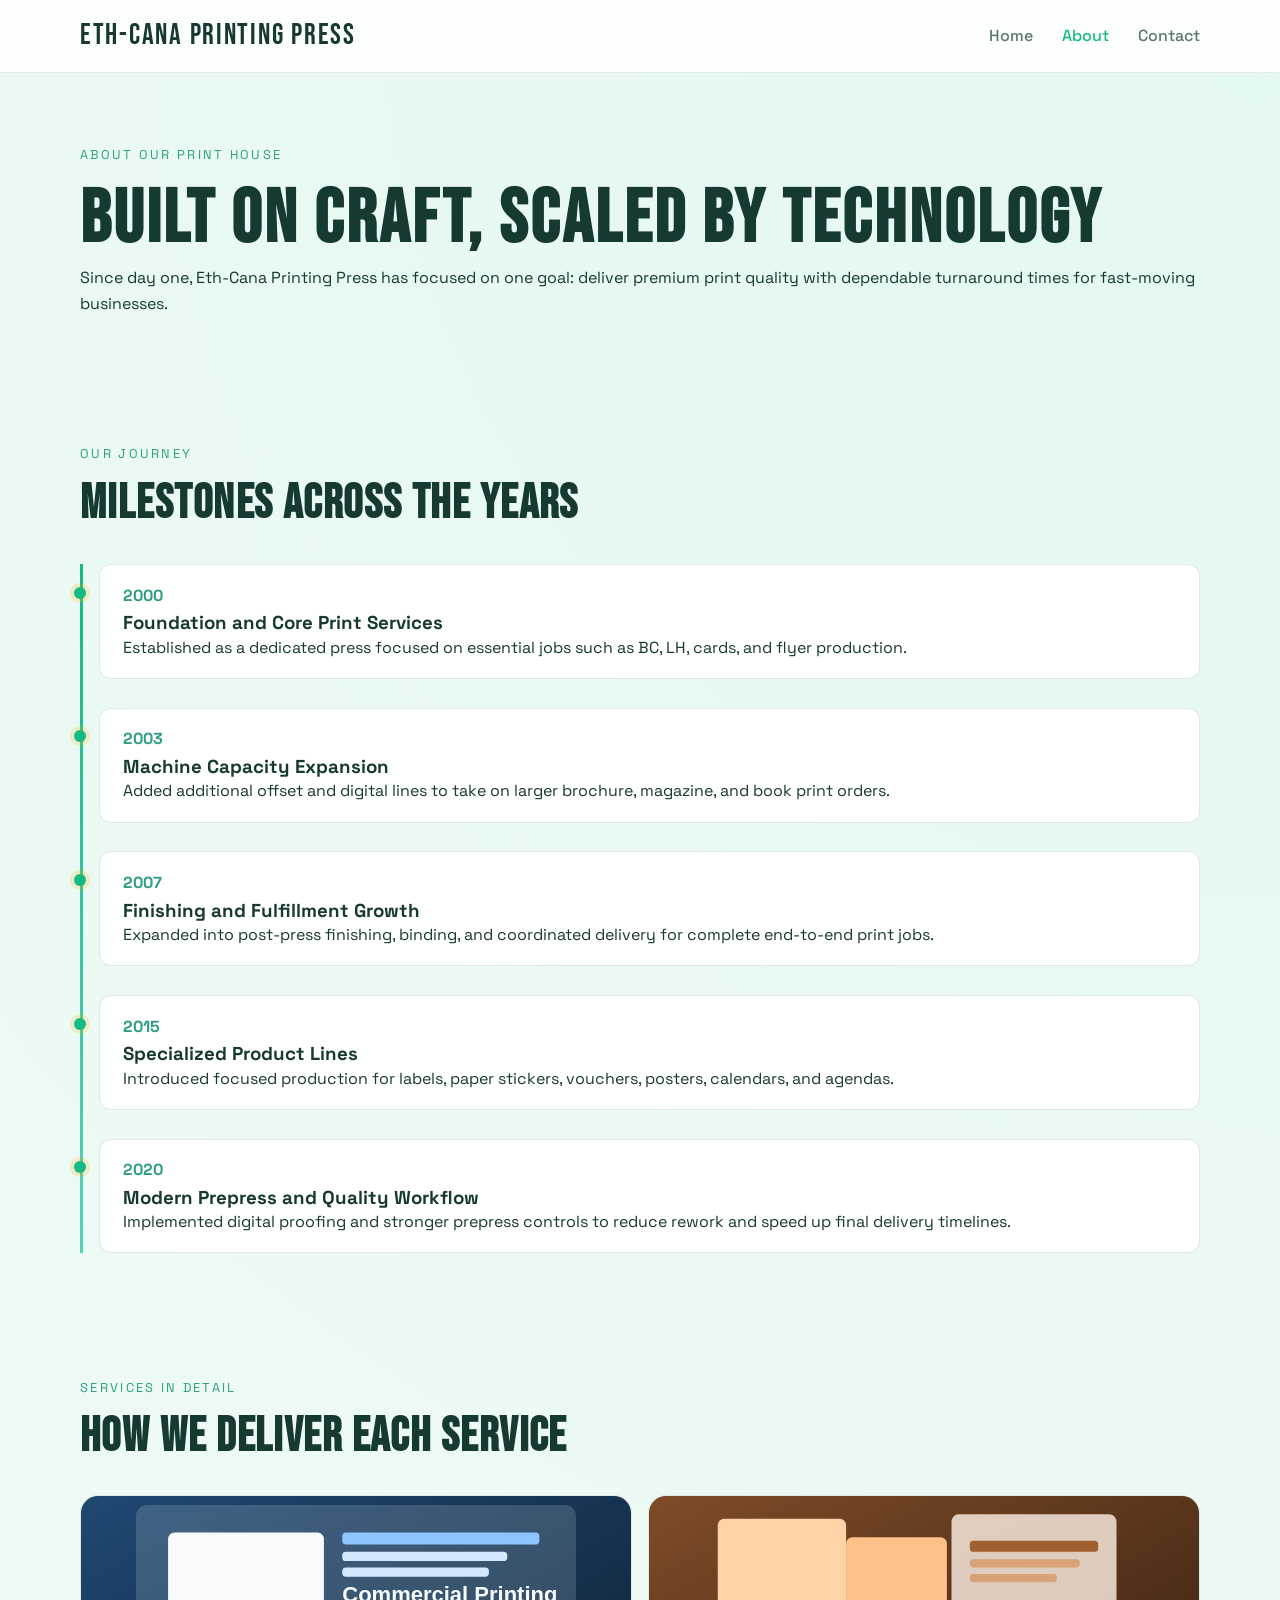
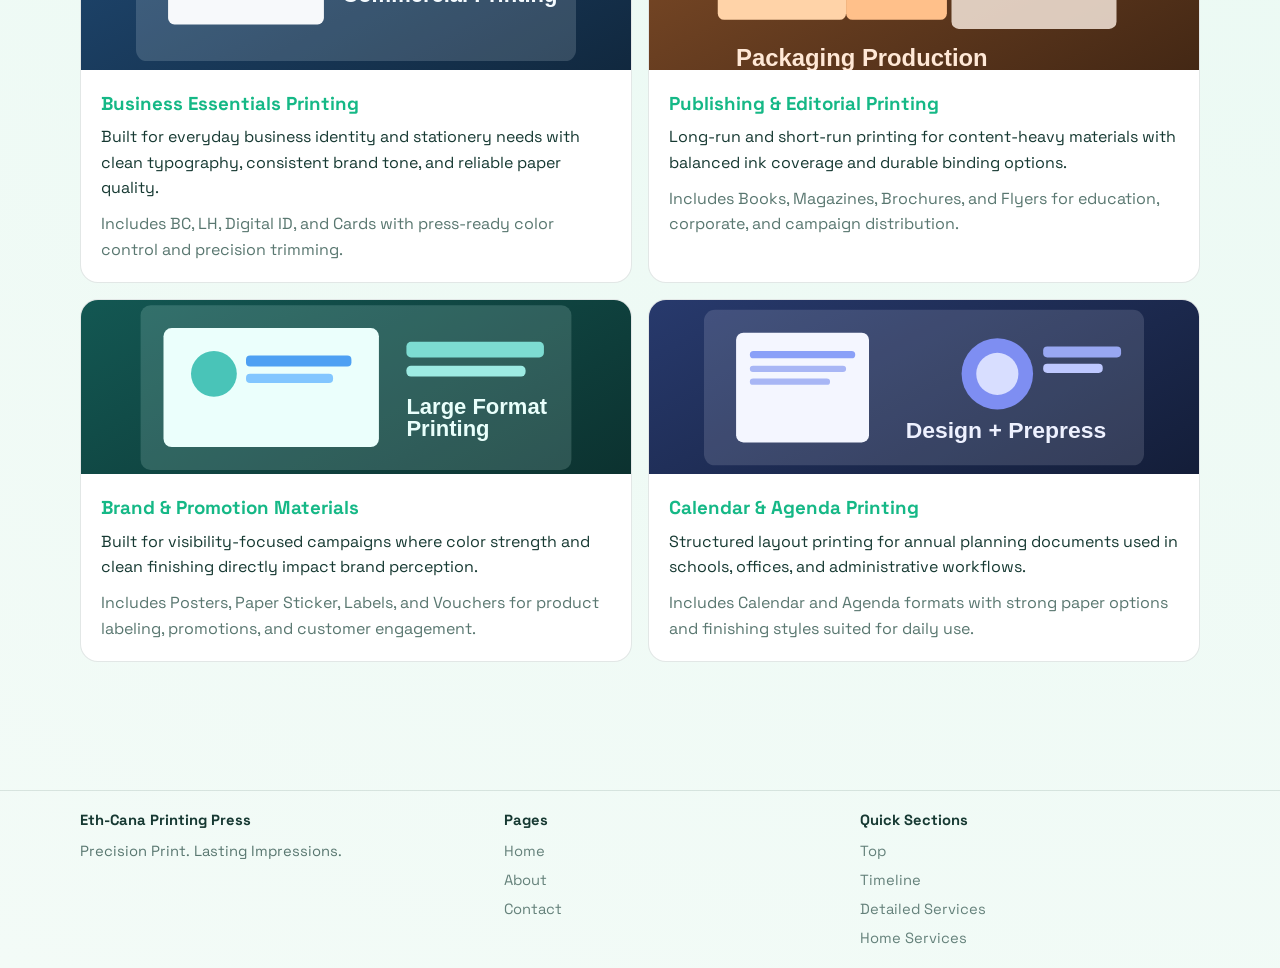
==== about.html @ 2c163d2f "site deployed" ====
<!doctype html>
<html lang="en">
  <head>
    <meta charset="UTF-8" />
    <meta name="viewport" content="width=device-width, initial-scale=1.0" />
    <title>About | Eth-Cana Printing Press</title>
    <link rel="icon" type="image/svg+xml" href="assets/logos/clean_logo_3_1.svg" />
    <link rel="preconnect" href="https://fonts.googleapis.com" />
    <link rel="preconnect" href="https://fonts.gstatic.com" crossorigin />
    <link
      href="https://fonts.googleapis.com/css2?family=Space+Grotesk:wght@400;500;700&family=Bebas+Neue&display=swap"
      rel="stylesheet"
    />
    <link rel="stylesheet" href="styles.css" />
  </head>
  <body>
    <header class="site-header">
      <nav class="nav container">
        <a class="logo" href="index.html">Eth-Cana Printing Press</a>
        <button
          class="menu-toggle"
          aria-label="Toggle navigation"
          aria-expanded="false"
        >
          &#9776;
        </button>
        <ul class="nav-links">
          <li><a href="index.html">Home</a></li>
          <li><a href="about.html" class="active">About</a></li>
          <li><a href="contact.html">Contact</a></li>
        </ul>
      </nav>
    </header>

    <main>
      <section class="page-hero" id="about-top">
        <div class="container">
          <p class="eyebrow">ABOUT OUR PRINT HOUSE</p>
          <h1>Built On Craft, Scaled By Technology</h1>
          <p>
            Since day one, Eth-Cana Printing Press has focused on one goal:
            deliver premium print quality with dependable turnaround times for
            fast-moving businesses.
          </p>
        </div>
      </section>

      <section class="timeline-section section" id="timeline">
        <div class="container">
          <div class="section-head">
            <p class="eyebrow">OUR JOURNEY</p>
            <h2>Milestones Across the Years</h2>
          </div>

          <div class="timeline">
            <article class="timeline-item">
              <span class="time">2000</span>
              <h3>Foundation and Core Print Services</h3>
              <p>
                Established as a dedicated press focused on essential jobs such
                as BC, LH, cards, and flyer production.
              </p>
            </article>
            <article class="timeline-item">
              <span class="time">2003</span>
              <h3>Machine Capacity Expansion</h3>
              <p>
                Added additional offset and digital lines to take on larger
                brochure, magazine, and book print orders.
              </p>
            </article>
            <article class="timeline-item">
              <span class="time">2007</span>
              <h3>Finishing and Fulfillment Growth</h3>
              <p>
                Expanded into post-press finishing, binding, and coordinated
                delivery for complete end-to-end print jobs.
              </p>
            </article>
            <article class="timeline-item">
              <span class="time">2015</span>
              <h3>Specialized Product Lines</h3>
              <p>
                Introduced focused production for labels, paper stickers,
                vouchers, posters, calendars, and agendas.
              </p>
            </article>
            <article class="timeline-item">
              <span class="time">2020</span>
              <h3>Modern Prepress and Quality Workflow</h3>
              <p>
                Implemented digital proofing and stronger prepress controls to
                reduce rework and speed up final delivery timelines.
              </p>
            </article>
          </div>
        </div>
      </section>

      <section class="services-detail section" id="service-details">
        <div class="container">
          <div class="section-head">
            <p class="eyebrow">SERVICES IN DETAIL</p>
            <h2>How We Deliver Each Service</h2>
          </div>
          <div class="service-detail-grid">
            <article class="service-detail-card">
              <img
                src="assets/services/commercial-printing.svg"
                alt="Business essentials printing process"
                class="service-detail-image"
                loading="lazy"
              />
              <h3>Business Essentials Printing</h3>
              <p>
                Built for everyday business identity and stationery needs with
                clean typography, consistent brand tone, and reliable paper
                quality.
              </p>
              <p>
                Includes BC, LH, Digital ID, and Cards with press-ready color
                control and precision trimming.
              </p>
            </article>
            <article class="service-detail-card">
              <img
                src="assets/services/packaging-production.svg"
                alt="Publishing and editorial printing process"
                class="service-detail-image"
                loading="lazy"
              />
              <h3>Publishing & Editorial Printing</h3>
              <p>
                Long-run and short-run printing for content-heavy materials with
                balanced ink coverage and durable binding options.
              </p>
              <p>
                Includes Books, Magazines, Brochures, and Flyers for education,
                corporate, and campaign distribution.
              </p>
            </article>
            <article class="service-detail-card">
              <img
                src="assets/services/large-format-printing.svg"
                alt="Brand and promotion printing process"
                class="service-detail-image"
                loading="lazy"
              />
              <h3>Brand & Promotion Materials</h3>
              <p>
                Built for visibility-focused campaigns where color strength and
                clean finishing directly impact brand perception.
              </p>
              <p>
                Includes Posters, Paper Sticker, Labels, and Vouchers for
                product labeling, promotions, and customer engagement.
              </p>
            </article>
            <article class="service-detail-card">
              <img
                src="assets/services/design-prepress.svg"
                alt="Calendar and agenda printing process"
                class="service-detail-image"
                loading="lazy"
              />
              <h3>Calendar & Agenda Printing</h3>
              <p>
                Structured layout printing for annual planning documents used in
                schools, offices, and administrative workflows.
              </p>
              <p>
                Includes Calendar and Agenda formats with strong paper options
                and finishing styles suited for daily use.
              </p>
            </article>
          </div>
        </div>
      </section>
    </main>

    <footer class="site-footer">
      <div class="container footer-grid">
        <div class="footer-col">
          <p class="footer-title">Eth-Cana Printing Press</p>
          <p>Precision Print. Lasting Impressions.</p>
        </div>
        <div class="footer-col">
          <p class="footer-title">Pages</p>
          <div class="footer-links">
            <a href="index.html">Home</a>
            <a href="about.html">About</a>
            <a href="contact.html">Contact</a>
          </div>
        </div>
        <div class="footer-col">
          <p class="footer-title">Quick Sections</p>
          <div class="footer-links">
            <a href="#about-top">Top</a>
            <a href="#timeline">Timeline</a>
            <a href="#service-details">Detailed Services</a>
            <a href="index.html#services">Home Services</a>
          </div>
        </div>
      </div>
    </footer>

    <script src="script.js"></script>
  </body>
</html>
---- styles.css ----
:root {
  --bg: #f3fbf7;
  --bg-alt: #e4f5ed;
  --paper: #ffffff;
  --accent: #15b886;
  --accent-alt: #57d0ba;
  --text: #163932;
  --muted: #597770;
  --white: #ffffff;
  --card: #ffffff;
  --shadow: 0 12px 28px rgba(22, 57, 50, 0.14);
  --radius: 18px;
}

* {
  box-sizing: border-box;
  margin: 0;
  padding: 0;
}

body {
  font-family: "Space Grotesk", sans-serif;
  background: radial-gradient(circle at top right, #e3f8f0, var(--bg));
  color: var(--text);
  line-height: 1.6;
}

a {
  color: inherit;
  text-decoration: none;
}

.container {
  width: min(1120px, 92vw);
  margin: 0 auto;
}

.section {
  padding: 5rem 0;
}

.eyebrow {
  font-size: 0.8rem;
  letter-spacing: 0.18em;
  text-transform: uppercase;
  color: #2d9f82;
  margin-bottom: 0.6rem;
}

h1,
h2,
h3 {
  line-height: 1.2;
}

h1 {
  font-family: "Bebas Neue", sans-serif;
  font-size: clamp(2.5rem, 6vw, 4.7rem);
  letter-spacing: 0.04em;
}

h2 {
  font-family: "Bebas Neue", sans-serif;
  font-size: clamp(2rem, 4vw, 3rem);
  letter-spacing: 0.03em;
}

.site-header {
  position: sticky;
  top: 0;
  z-index: 100;
  backdrop-filter: blur(10px);
  background: rgba(255, 255, 255, 0.86);
  border-bottom: 1px solid rgba(22, 57, 50, 0.1);
}

.nav {
  min-height: 72px;
  display: flex;
  align-items: center;
  justify-content: space-between;
}

.logo {
  font-family: "Bebas Neue", sans-serif;
  font-size: 1.8rem;
  letter-spacing: 0.06em;
}

.nav-links {
  display: flex;
  list-style: none;
  gap: 1.8rem;
}

.nav-links a {
  font-weight: 500;
  color: var(--muted);
  opacity: 1;
}

.nav-links a.active,
.nav-links a:hover {
  color: var(--accent);
}

.menu-toggle {
  display: none;
  background: transparent;
  border: none;
  color: var(--text);
  font-size: 1.5rem;
}

.hero,
.page-hero {
  padding: 4.5rem 0 3rem;
}

.hero-grid {
  display: grid;
  grid-template-columns: 1.1fr 0.9fr;
  align-items: center;
  gap: 2rem;
}

.hero-text p {
  color: var(--muted);
  margin-top: 1.2rem;
  max-width: 58ch;
}

.btn {
  display: inline-block;
  margin-top: 1.4rem;
  background: linear-gradient(120deg, var(--accent), var(--accent-alt));
  color: #ffffff;
  font-weight: 700;
  padding: 0.85rem 1.25rem;
  border-radius: 10px;
  border: none;
  cursor: pointer;
  transition: transform 0.25s ease, filter 0.25s ease;
}

.btn:hover {
  transform: translateY(-2px);
  filter: brightness(1.05);
}

.hero-art {
  position: relative;
  height: 360px;
}

.ink-card {
  position: absolute;
  border-radius: var(--radius);
  box-shadow: var(--shadow);
  background-size: cover;
  background-position: center;
}

.ink-a {
  width: 62%;
  height: 70%;
  right: 0;
  top: 0;
  background: linear-gradient(160deg, #ffbe7d, #ff9f88);
}

.ink-b {
  width: 58%;
  height: 58%;
  left: 0;
  bottom: 10%;
  background: linear-gradient(160deg, #4edfc0, #6db7ff);
}

.ink-c {
  width: 44%;
  height: 36%;
  right: 18%;
  bottom: 0;
  background: var(--paper);
  border: 1px solid rgba(22, 57, 50, 0.08);
}

.section-head {
  margin-bottom: 1.8rem;
}

.service-grid {
  display: grid;
  grid-template-columns: repeat(4, minmax(0, 1fr));
  gap: 1rem;
}

.service-card {
  position: relative;
  isolation: isolate;
  background: rgba(255, 255, 255, 0.98);
  color: var(--text);
  border-radius: var(--radius);
  padding: 1.15rem;
  border: 1px solid rgba(22, 57, 50, 0.12);
  box-shadow: var(--shadow);
  overflow: hidden;
  transition: transform 0.35s ease, box-shadow 0.35s ease, border-color 0.35s ease;
}

.service-card::before {
  content: "";
  position: absolute;
  inset: auto -30% -45% auto;
  width: 220px;
  height: 220px;
  border-radius: 50%;
  background: radial-gradient(circle, rgba(87, 208, 186, 0.34) 0%, rgba(87, 208, 186, 0) 68%);
  opacity: 0;
  transform: scale(0.7);
  transition: opacity 0.35s ease, transform 0.35s ease;
  z-index: 0;
}

.service-card::after {
  content: "";
  position: absolute;
  top: -140%;
  left: -55%;
  width: 45%;
  height: 300%;
  background: linear-gradient(120deg, rgba(255, 255, 255, 0) 0%, rgba(255, 255, 255, 0.72) 50%, rgba(255, 255, 255, 0) 100%);
  transform: translateX(-120%) rotate(14deg);
  transition: transform 0.7s ease;
  pointer-events: none;
  z-index: 2;
}

.service-card > * {
  position: relative;
  z-index: 1;
}

.service-image {
  width: calc(100% + 2.3rem);
  margin: -1.15rem -1.15rem 0.85rem -1.15rem;
  height: 146px;
  object-fit: cover;
  border-bottom: 1px solid rgba(16, 32, 40, 0.1);
  transition: transform 0.45s ease, filter 0.45s ease;
}

.service-card h3 {
  margin-bottom: 0.55rem;
  transition: color 0.3s ease, transform 0.3s ease;
}

.service-card p {
  color: var(--muted);
  transition: color 0.3s ease;
}

.service-card:hover {
  transform: translateY(-10px);
  border-color: rgba(21, 184, 134, 0.55);
  box-shadow: 0 20px 32px rgba(22, 57, 50, 0.2);
}

.service-card:hover::before {
  opacity: 1;
  transform: scale(1);
}

.service-card:hover::after {
  transform: translateX(330%) rotate(14deg);
}

.service-card:hover .service-image {
  transform: scale(1.08);
  filter: saturate(1.18) contrast(1.06);
}

.service-card:hover h3 {
  color: var(--accent);
  transform: translateX(4px);
}

.service-card:hover p {
  color: #2d5248;
}

.services-detail {
  padding-top: 1rem;
}

.service-detail-grid {
  display: grid;
  grid-template-columns: repeat(2, minmax(0, 1fr));
  gap: 1rem;
}

.service-detail-card {
  background: rgba(255, 255, 255, 0.98);
  border: 1px solid rgba(22, 57, 50, 0.12);
  border-radius: var(--radius);
  padding: 1.25rem;
  overflow: hidden;
}

.service-detail-image {
  width: calc(100% + 2.5rem);
  margin: -1.25rem -1.25rem 0.9rem -1.25rem;
  height: 175px;
  object-fit: cover;
  border-bottom: 1px solid rgba(255, 255, 255, 0.18);
}

.service-detail-card h3 {
  color: var(--accent);
  margin-bottom: 0.55rem;
}

.service-detail-card p + p {
  margin-top: 0.65rem;
  color: var(--muted);
}

.carousel {
  display: grid;
  grid-template-columns: auto 1fr auto;
  gap: 1rem;
  align-items: center;
}

.carousel-track-wrapper {
  overflow: hidden;
}

.carousel-track {
  display: flex;
  gap: 1rem;
  transition: transform 0.45s ease;
}

.client-card {
  min-width: 280px;
  background: rgba(255, 255, 255, 0.95);
  color: var(--text);
  border-radius: var(--radius);
  padding: 0.95rem 0.95rem 1rem;
  text-align: center;
  display: flex;
  flex-direction: column;
  align-items: center;
  justify-content: flex-start;
  gap: 0.55rem;
  box-shadow: var(--shadow);
}

.client-logo-shell {
  width: 100%;
  height: 118px;
  border-radius: 12px;
  overflow: hidden;
  display: grid;
  place-items: center;
  background: transparent;
  padding: 0.45rem 0.65rem;
}

.client-logo {
  width: 100%;
  height: 100%;
  object-fit: contain;
  transform: scale(1);
  filter: grayscale(100%);
  opacity: 0.94;
  transition: filter 0.25s ease, opacity 0.25s ease, transform 0.25s ease;
}

.client-card:hover .client-logo {
  filter: grayscale(0%);
  opacity: 1;
  transform: scale(1.06);
}

.logo-cip {
  transform: translateX(14%) scale(1);
  object-position: center center;
  transform-origin: center center;
}

.client-card:hover .logo-cip {
  transform: translateX(15%) scale(1.04);
}

.logo-crda {
  transform: translateX(14%) scale(1);
  object-position: center center;
  transform-origin: center center;
}

.client-card:hover .logo-crda {
  transform: translateX(15%) scale(1.04);
}

.logo-operation-smile {
  transform: translate(9%, 6%) scale(1.24);
  object-position: center center;
  transform-origin: center center;
}

.client-card:hover .logo-operation-smile {
  transform: translate(10%, 7%) scale(1.3);
}

.client-name {
  font-size: 0.9rem;
  color: #2f444d;
  font-weight: 700;
}

.carousel-btn,
.t-btn {
  border: 1px solid rgba(22, 57, 50, 0.2);
  background: rgba(255, 255, 255, 0.95);
  color: var(--text);
  padding: 0.55rem 0.75rem;
  border-radius: 8px;
  cursor: pointer;
}

.arrow-btn {
  width: 44px;
  height: 44px;
  border-radius: 50%;
  display: inline-grid;
  place-items: center;
  font-size: 1.2rem;
  font-weight: 700;
  padding: 0;
}

.testimonial-slider {
  background: rgba(255, 255, 255, 0.96);
  border: 1px solid rgba(22, 57, 50, 0.12);
  border-radius: var(--radius);
  padding: 1.6rem;
  box-shadow: var(--shadow);
}

.testimonial-track {
  position: relative;
  min-height: 230px;
}

.testimonial {
  position: absolute;
  inset: 0;
  opacity: 0;
  transform: translateX(24px);
  transition: opacity 0.35s ease, transform 0.35s ease;
  pointer-events: none;
}

.testimonial.active {
  opacity: 1;
  transform: translateX(0);
  pointer-events: auto;
}

.testimonial p {
  max-width: 65ch;
  font-size: 1.06rem;
  margin-bottom: 1rem;
}

.testimonial h3 {
  color: var(--accent);
}

.testimonial-controls {
  margin-top: 1rem;
  display: flex;
  align-items: center;
  justify-content: space-between;
  gap: 1rem;
}

.dots {
  display: flex;
  gap: 0.45rem;
}

.dot {
  width: 12px;
  height: 12px;
  border-radius: 50%;
  border: none;
  background: rgba(22, 57, 50, 0.25);
  cursor: pointer;
}

.dot.active {
  background: var(--accent);
}

.timeline {
  position: relative;
  margin-top: 2rem;
  padding-left: 1.2rem;
}

.timeline::before {
  content: "";
  position: absolute;
  left: 0;
  top: 0;
  bottom: 0;
  width: 3px;
  background: linear-gradient(var(--accent), var(--accent-alt));
}

.timeline-item {
  position: relative;
  margin-bottom: 1.8rem;
  padding: 1.1rem 1rem 1.1rem 1.4rem;
  background: rgba(255, 255, 255, 0.97);
  border-radius: 12px;
  border: 1px solid rgba(22, 57, 50, 0.12);
  transition: transform 0.25s ease, background 0.25s ease, border-color 0.25s ease, box-shadow 0.25s ease;
}

.timeline-item::before {
  content: "";
  position: absolute;
  left: -1.63rem;
  top: 1.35rem;
  width: 12px;
  height: 12px;
  border-radius: 50%;
  background: var(--accent);
  box-shadow: 0 0 0 4px rgba(242, 169, 0, 0.2);
  transition: transform 0.25s ease, box-shadow 0.25s ease, background 0.25s ease;
}

.timeline-item:hover,
.timeline-item:focus-within {
  transform: translateX(8px);
  background: #f4fffa;
  border-color: rgba(21, 184, 134, 0.62);
  box-shadow: 0 12px 28px rgba(22, 57, 50, 0.16);
}

.timeline-item:hover::before,
.timeline-item:focus-within::before {
  transform: scale(1.25);
  background: #ffca58;
  box-shadow: 0 0 0 6px rgba(242, 169, 0, 0.28), 0 0 18px rgba(255, 202, 88, 0.45);
}

.time {
  display: inline-block;
  font-weight: 700;
  color: #2c9d81;
  margin-bottom: 0.25rem;
  transition: letter-spacing 0.25s ease, color 0.25s ease;
}

.timeline-item:hover .time,
.timeline-item:focus-within .time {
  letter-spacing: 0.04em;
  color: #1e8269;
}

.contact-grid {
  display: grid;
  grid-template-columns: 0.9fr 1.1fr;
  gap: 1.5rem;
}

.contact-links,
.contact-form {
  background: rgba(255, 255, 255, 0.98);
  border: 1px solid rgba(22, 57, 50, 0.12);
  border-radius: var(--radius);
  padding: 1.4rem;
}

.contact-links h2,
.contact-form h2 {
  margin-bottom: 0.9rem;
}

.contact-link {
  display: flex;
  align-items: center;
  gap: 0.7rem;
  padding: 0.72rem 0.8rem;
  border-radius: 10px;
  transition: background 0.25s ease;
}

.contact-link:hover {
  background: #f1fbf6;
}

.icon {
  width: 34px;
  height: 34px;
  border-radius: 50%;
  display: inline-grid;
  place-items: center;
  background: #e6f7ef;
  color: #1b8068;
  font-weight: 700;
}

.contact-form {
  display: flex;
  flex-direction: column;
  gap: 0.55rem;
}

.contact-form input,
.contact-form textarea,
.contact-form select {
  width: 100%;
  border: 1px solid rgba(22, 57, 50, 0.2);
  background: #fbfffd;
  color: var(--text);
  border-radius: 10px;
  padding: 0.72rem;
  font: inherit;
}

.contact-form option {
  color: var(--text);
}

.site-footer {
  margin-top: 3rem;
  padding: 1.1rem 0;
  border-top: 1px solid rgba(22, 57, 50, 0.12);
}

.footer-grid {
  display: grid;
  grid-template-columns: 1.2fr 1fr 1fr;
  gap: 1rem;
  color: var(--muted);
  font-size: 0.92rem;
}

.footer-col {
  display: flex;
  flex-direction: column;
  gap: 0.45rem;
}

.footer-title {
  color: var(--text);
  font-weight: 700;
}

.footer-links {
  display: flex;
  flex-direction: column;
  gap: 0.35rem;
}

.footer-links a {
  color: var(--muted);
  opacity: 0.92;
}

.footer-links a:hover {
  color: var(--accent);
  opacity: 1;
}

@media (prefers-reduced-motion: reduce) {
  .service-card,
  .service-card::before,
  .service-card::after,
  .service-card h3,
  .service-card p,
  .service-image {
    transition: none;
  }
}

@media (max-width: 900px) {
  .hero-grid,
  .contact-grid {
    grid-template-columns: 1fr;
  }

  .service-grid,
  .service-detail-grid {
    grid-template-columns: repeat(2, minmax(0, 1fr));
  }

  .hero-art {
    height: 290px;
  }

  .carousel {
    grid-template-columns: 1fr;
  }

  .carousel-btn {
    justify-self: start;
  }
}

@media (max-width: 700px) {
  .menu-toggle {
    display: block;
  }

  .nav-links {
    position: absolute;
    right: 4vw;
    top: 72px;
    width: min(220px, 80vw);
    background: #ffffff;
    border: 1px solid rgba(22, 57, 50, 0.12);
    border-radius: 10px;
    padding: 0.85rem;
    display: none;
    flex-direction: column;
    gap: 0.85rem;
  }

  .nav-links.open {
    display: flex;
  }

  .testimonial-controls {
    flex-wrap: wrap;
  }

  .service-grid,
  .service-detail-grid {
    grid-template-columns: 1fr;
  }

  .footer-grid {
    grid-template-columns: 1fr;
  }
}
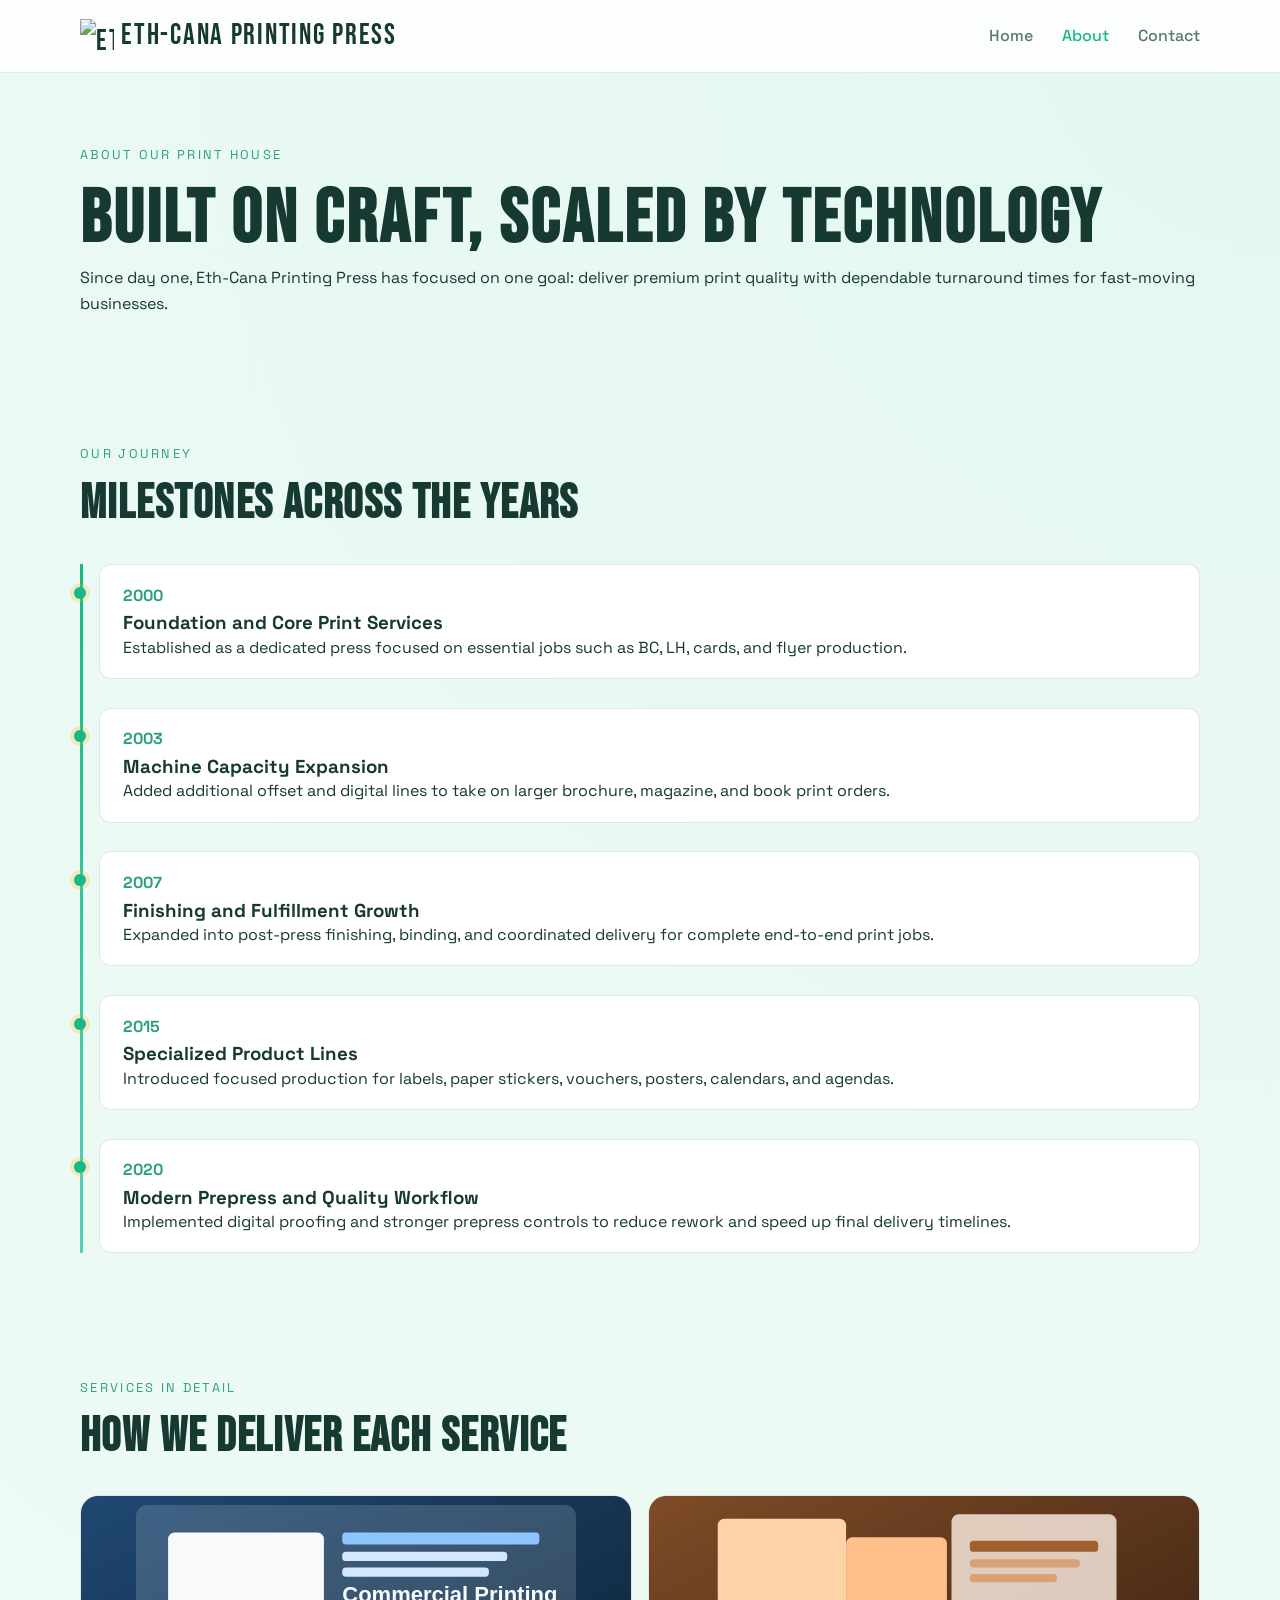
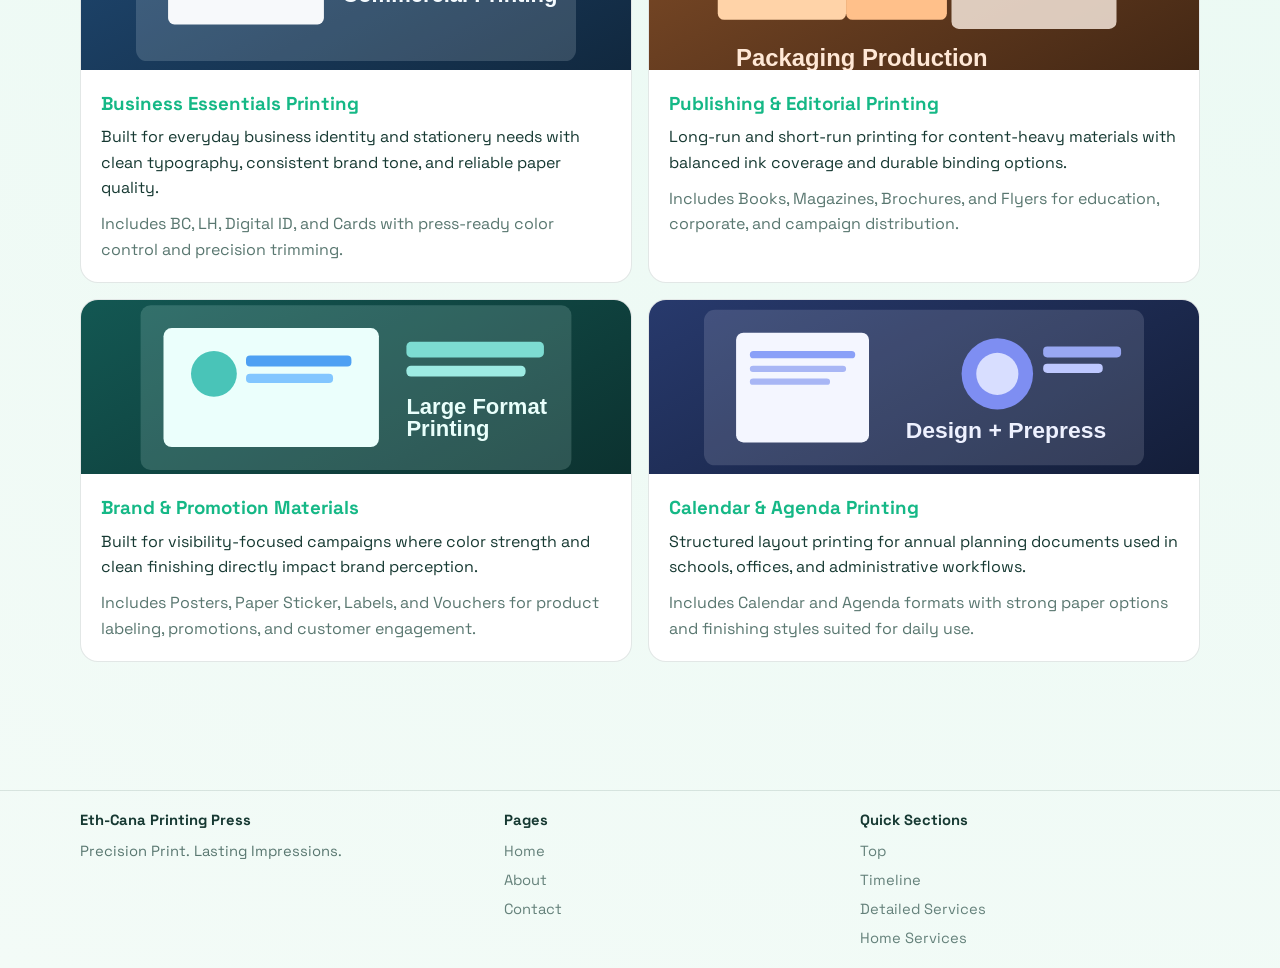
==== commit 9e5cfccc: "logo implemented" ====
--- a/about.html
+++ b/about.html
@@ -4,7 +4,7 @@
     <meta charset="UTF-8" />
     <meta name="viewport" content="width=device-width, initial-scale=1.0" />
     <title>About | Eth-Cana Printing Press</title>
-    <link rel="icon" type="image/svg+xml" href="assets/logos/clean_logo_3_1.svg" />
+    <link rel="icon" href="assets/logos/logoeth.svg" />
     <link rel="preconnect" href="https://fonts.googleapis.com" />
     <link rel="preconnect" href="https://fonts.gstatic.com" crossorigin />
     <link
@@ -16,7 +16,16 @@
   <body>
     <header class="site-header">
       <nav class="nav container">
-        <a class="logo" href="index.html">Eth-Cana Printing Press</a>
+        <a class="logo" href="index.html">
+          <img
+            src="assets/logos/logoeth.svg"
+            alt="Eth-Cana logo"
+            class="logo-mark"
+            width="34"
+            height="34"
+          />
+          <span>Eth-Cana Printing Press</span>
+        </a>
         <button
           class="menu-toggle"
           aria-label="Toggle navigation"
--- a/styles.css
+++ b/styles.css
@@ -82,9 +82,20 @@
 }
 
 .logo {
+  display: inline-flex;
+  align-items: center;
+  gap: 0.45rem;
   font-family: "Bebas Neue", sans-serif;
-  font-size: 1.8rem;
+  font-size: clamp(1.35rem, 2.6vw, 1.8rem);
   letter-spacing: 0.06em;
+  white-space: nowrap;
+}
+
+.logo-mark {
+  width: 34px;
+  height: 34px;
+  object-fit: contain;
+  flex-shrink: 0;
 }
 
 .nav-links {
@@ -448,6 +459,8 @@
   border-radius: var(--radius);
   padding: 1.6rem;
   box-shadow: var(--shadow);
+  max-width: 860px;
+  margin-inline: auto;
 }
 
 .testimonial-track {
@@ -716,6 +729,16 @@
 }
 
 @media (max-width: 700px) {
+  .logo {
+    font-size: 1.35rem;
+    letter-spacing: 0.04em;
+  }
+
+  .logo-mark {
+    width: 28px;
+    height: 28px;
+  }
+
   .menu-toggle {
     display: block;
   }
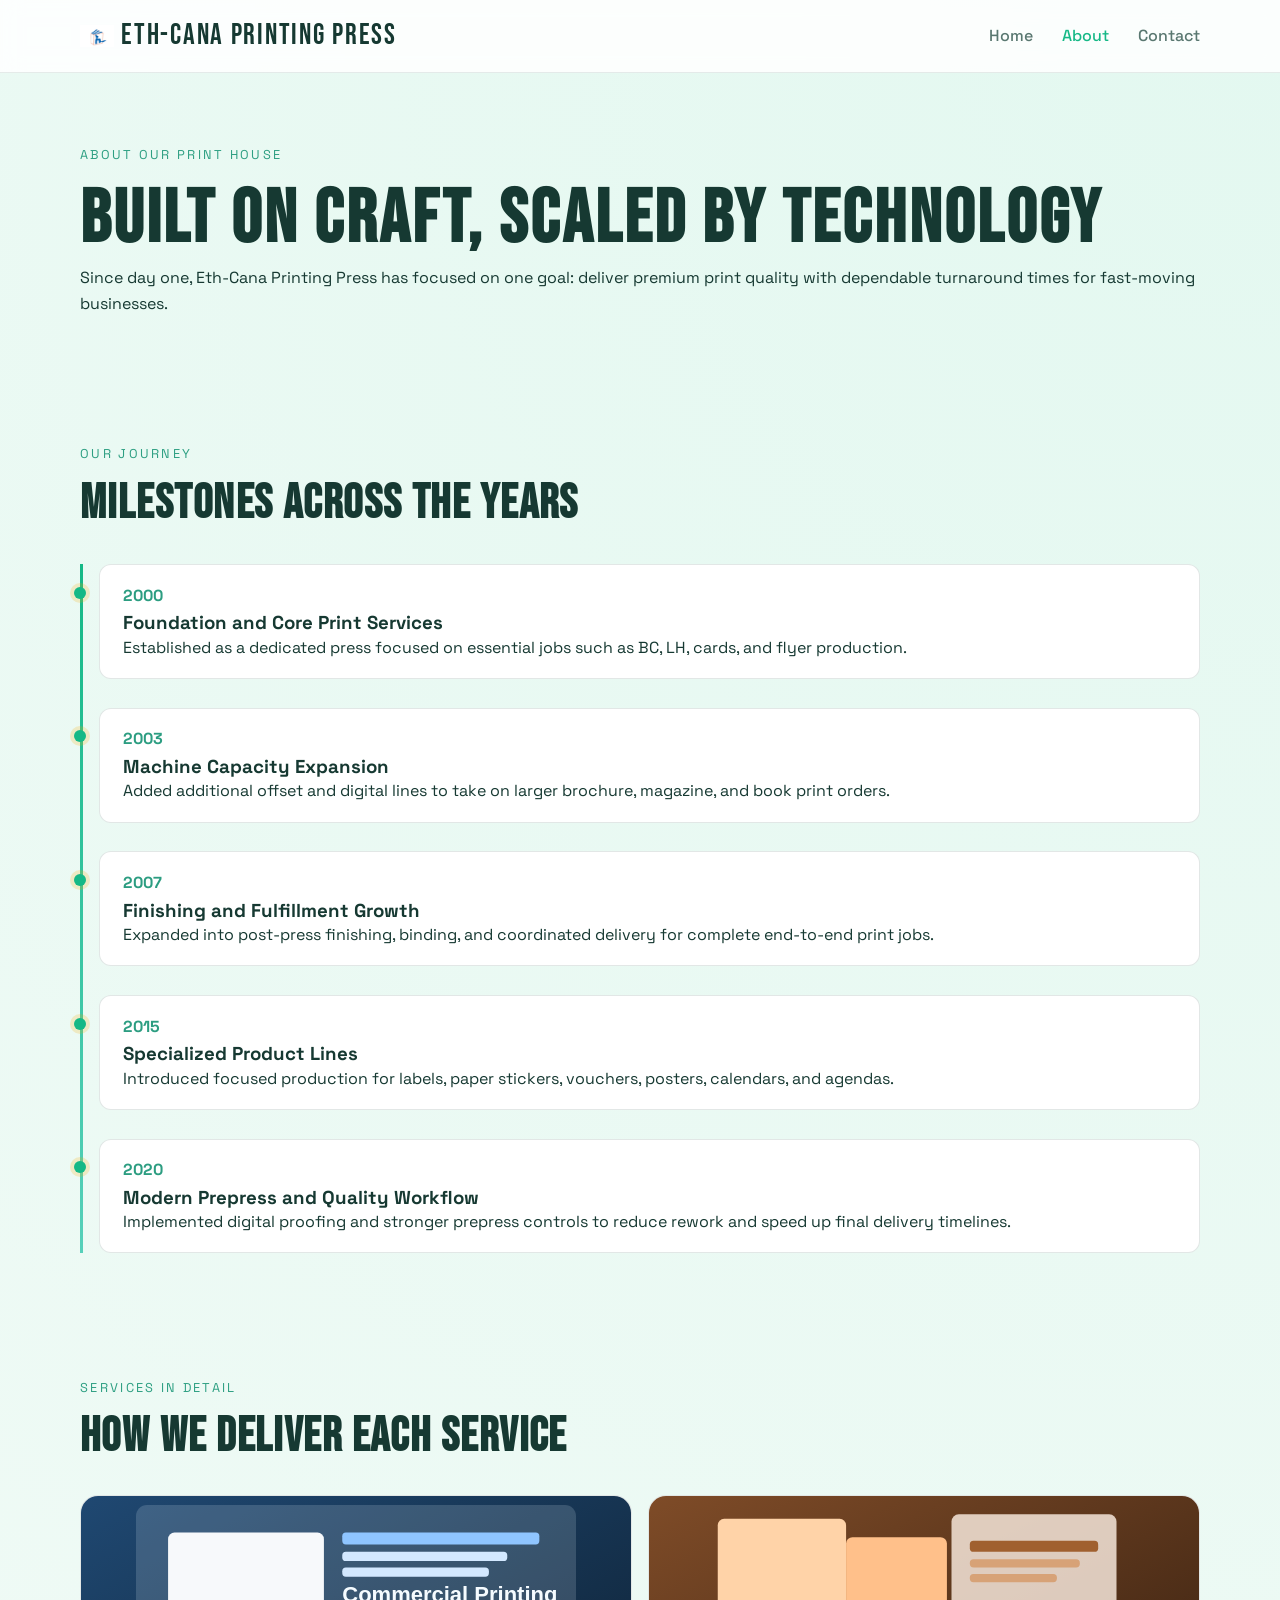
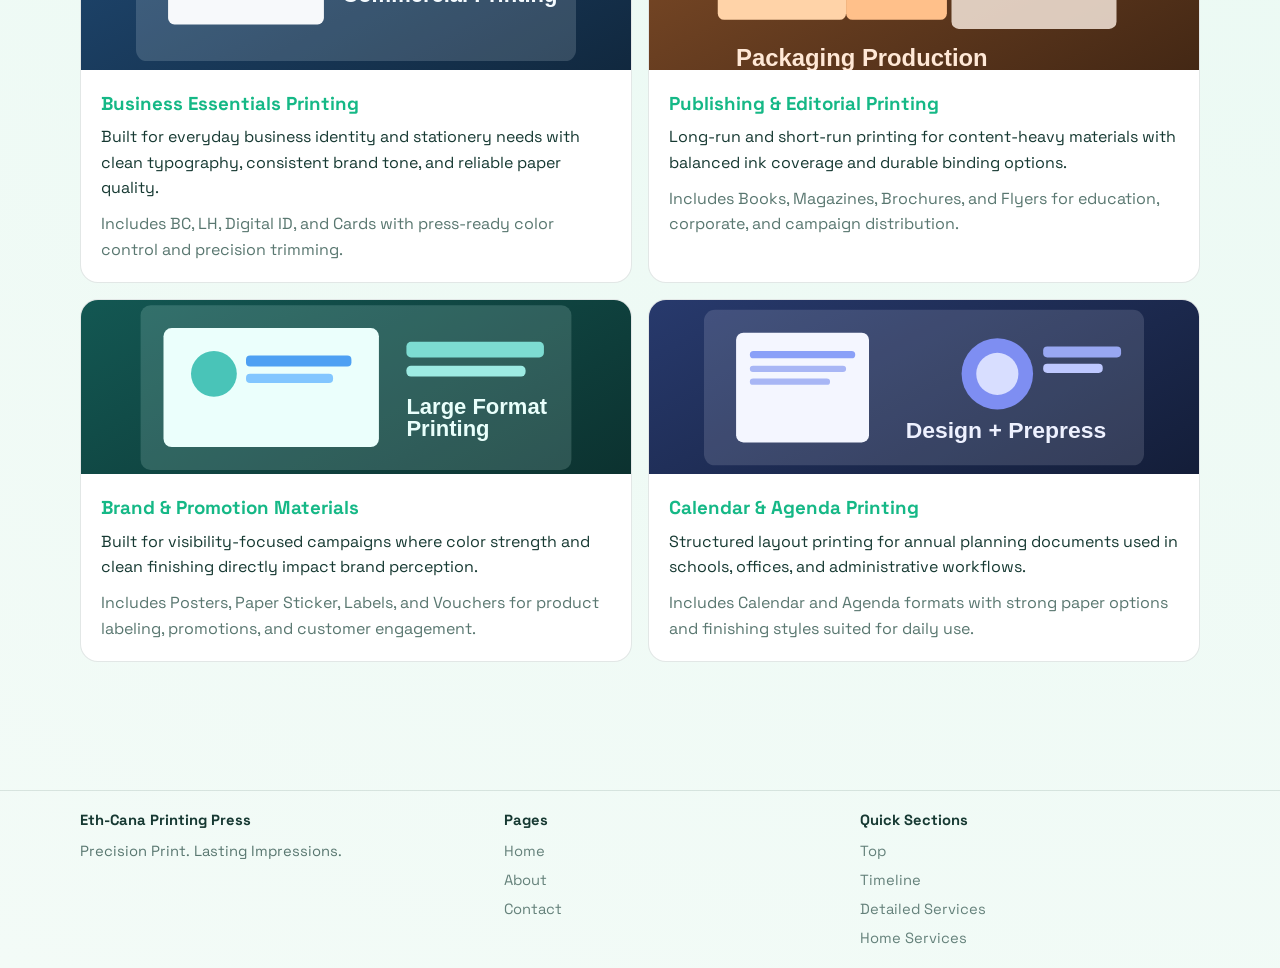
==== commit 1732f35d: "logo change" ====
--- a/about.html
+++ b/about.html
@@ -4,7 +4,7 @@
     <meta charset="UTF-8" />
     <meta name="viewport" content="width=device-width, initial-scale=1.0" />
     <title>About | Eth-Cana Printing Press</title>
-    <link rel="icon" href="assets/logos/logoeth.svg" />
+    <link rel="icon" type="image/png" href="assets/logos/logoeth.png" />
     <link rel="preconnect" href="https://fonts.googleapis.com" />
     <link rel="preconnect" href="https://fonts.gstatic.com" crossorigin />
     <link
@@ -18,7 +18,7 @@
       <nav class="nav container">
         <a class="logo" href="index.html">
           <img
-            src="assets/logos/logoeth.svg"
+            src="assets/logos/logoeth.png"
             alt="Eth-Cana logo"
             class="logo-mark"
             width="34"
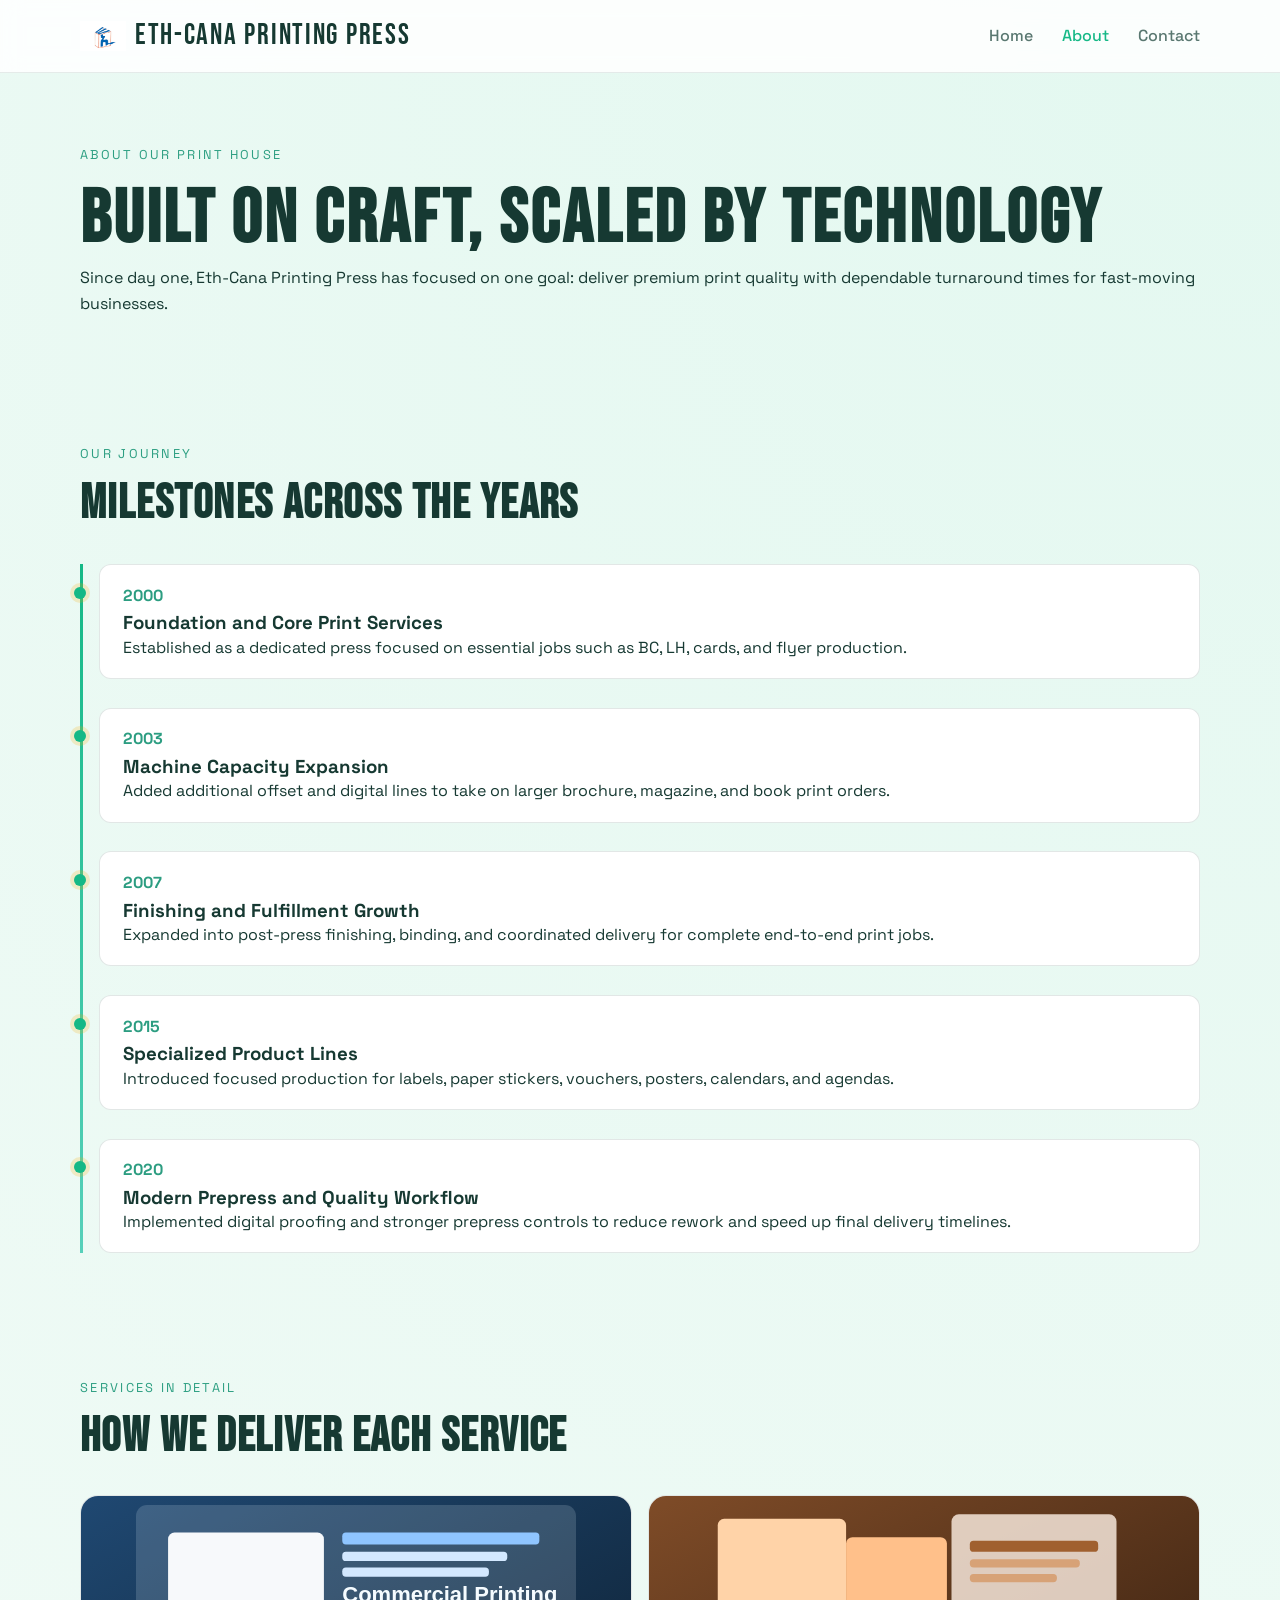
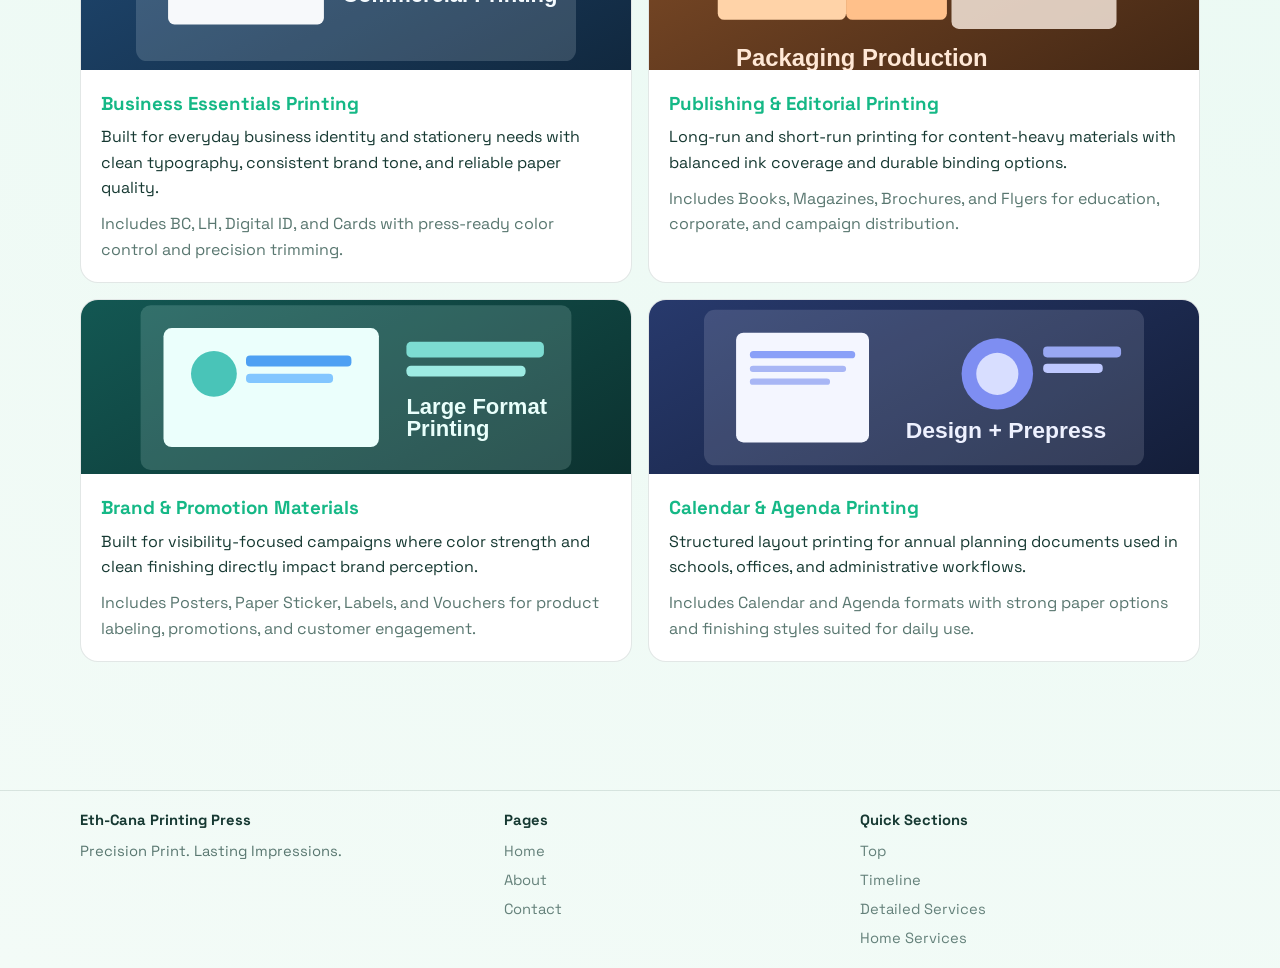
==== commit 636f1269: "some changes" ====
--- a/about.html
+++ b/about.html
@@ -216,4 +216,3 @@
     <script src="script.js"></script>
   </body>
 </html>
-
--- a/styles.css
+++ b/styles.css
@@ -84,7 +84,7 @@
 .logo {
   display: inline-flex;
   align-items: center;
-  gap: 0.45rem;
+  gap: 0.55rem;
   font-family: "Bebas Neue", sans-serif;
   font-size: clamp(1.35rem, 2.6vw, 1.8rem);
   letter-spacing: 0.06em;
@@ -92,8 +92,8 @@
 }
 
 .logo-mark {
-  width: 34px;
-  height: 34px;
+  width: 46px;
+  height: 46px;
   object-fit: contain;
   flex-shrink: 0;
 }
@@ -338,20 +338,19 @@
 }
 
 .carousel {
-  display: grid;
-  grid-template-columns: auto 1fr auto;
-  gap: 1rem;
-  align-items: center;
+  position: relative;
 }
 
 .carousel-track-wrapper {
   overflow: hidden;
+  width: 100%;
 }
 
 .carousel-track {
   display: flex;
   gap: 1rem;
-  transition: transform 0.45s ease;
+  transition: none;
+  will-change: transform;
 }
 
 .client-card {
@@ -385,14 +384,16 @@
   height: 100%;
   object-fit: contain;
   transform: scale(1);
-  filter: grayscale(100%);
-  opacity: 0.94;
-  transition: filter 0.25s ease, opacity 0.25s ease, transform 0.25s ease;
+  filter: none;
+  opacity: 1;
+  transition: transform 0.25s ease;
 }
 
 .client-card:hover .client-logo {
-  filter: grayscale(0%);
-  opacity: 1;
+  transform: scale(1.06);
+}
+
+.client-card.is-center .client-logo {
   transform: scale(1.06);
 }
 
@@ -406,6 +407,10 @@
   transform: translateX(15%) scale(1.04);
 }
 
+.client-card.is-center .logo-cip {
+  transform: translateX(15%) scale(1.04);
+}
+
 .logo-crda {
   transform: translateX(14%) scale(1);
   object-position: center center;
@@ -416,6 +421,10 @@
   transform: translateX(15%) scale(1.04);
 }
 
+.client-card.is-center .logo-crda {
+  transform: translateX(15%) scale(1.04);
+}
+
 .logo-operation-smile {
   transform: translate(9%, 6%) scale(1.24);
   object-position: center center;
@@ -423,6 +432,10 @@
 }
 
 .client-card:hover .logo-operation-smile {
+  transform: translate(10%, 7%) scale(1.3);
+}
+
+.client-card.is-center .logo-operation-smile {
   transform: translate(10%, 7%) scale(1.3);
 }
 
@@ -440,6 +453,10 @@
   padding: 0.55rem 0.75rem;
   border-radius: 8px;
   cursor: pointer;
+}
+
+.carousel .carousel-btn {
+  display: none;
 }
 
 .arrow-btn {
@@ -735,8 +752,8 @@
   }
 
   .logo-mark {
-    width: 28px;
-    height: 28px;
+    width: 34px;
+    height: 34px;
   }
 
   .menu-toggle {
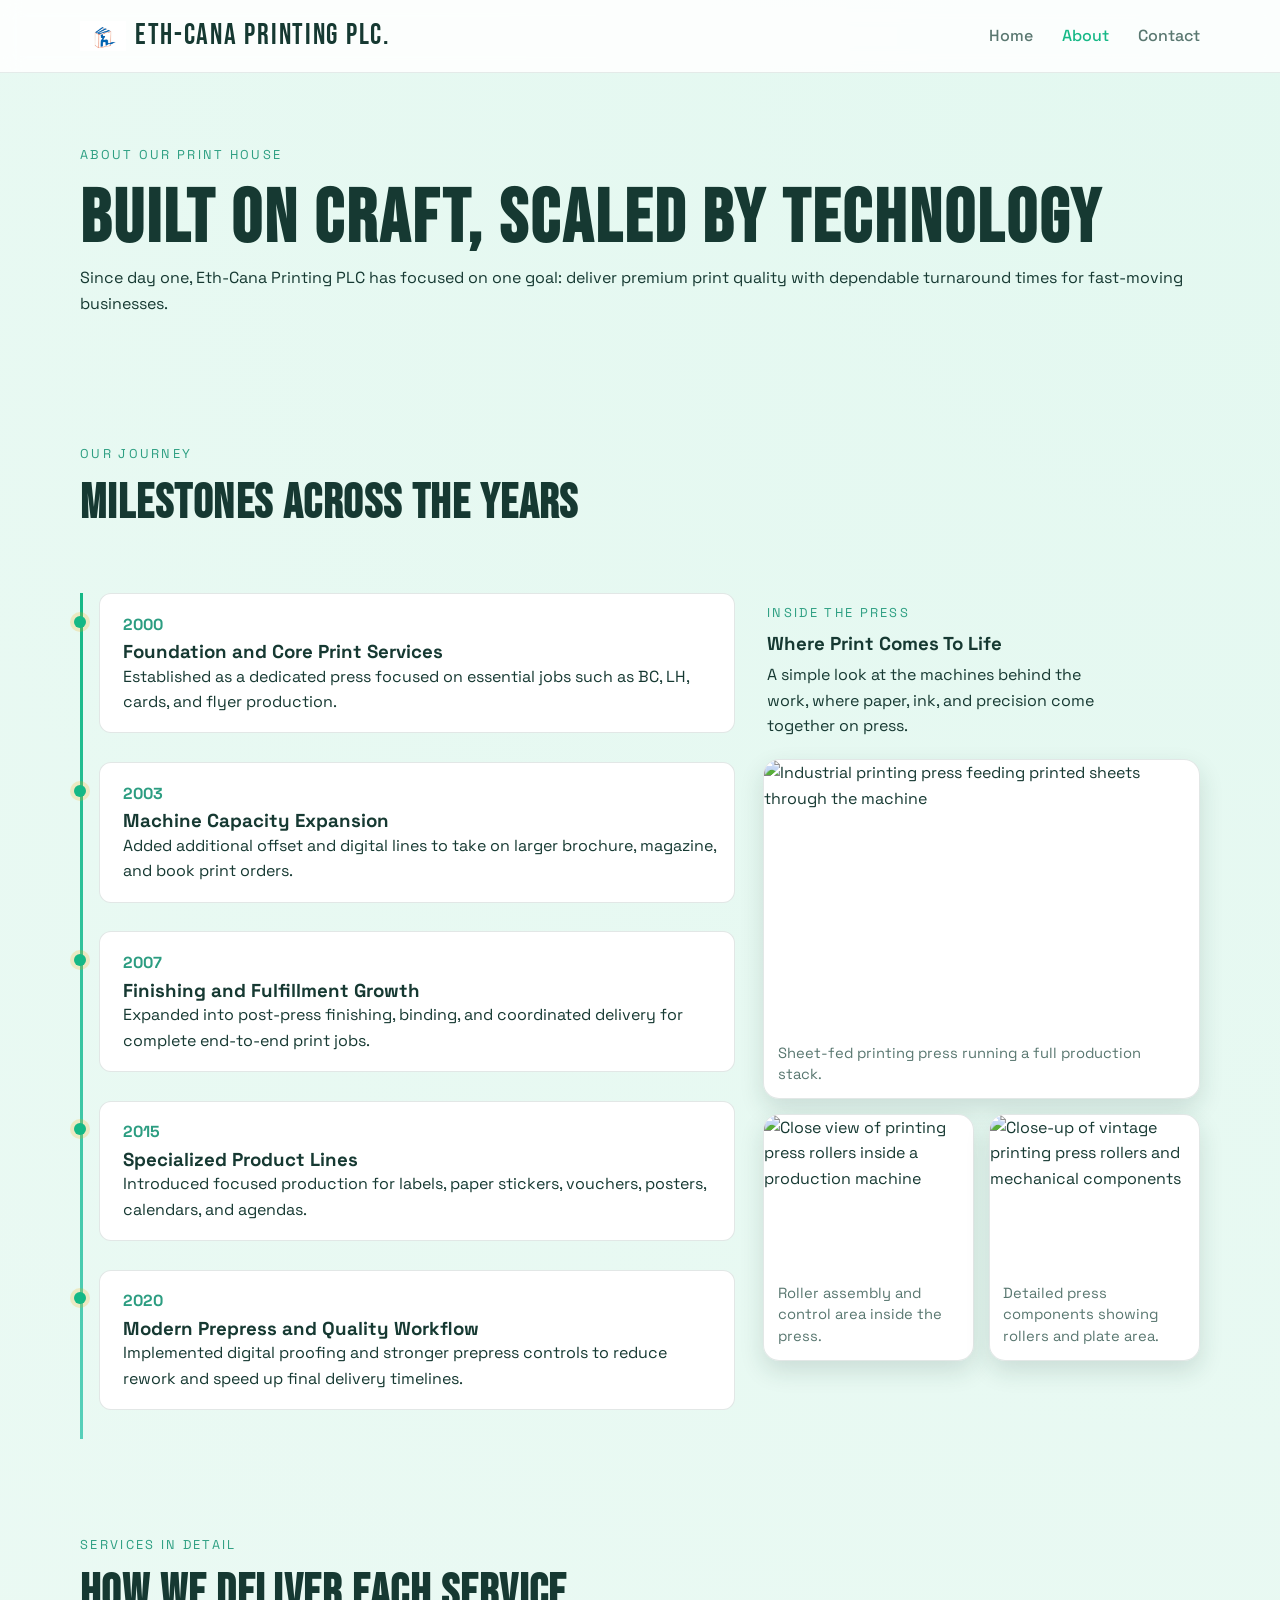
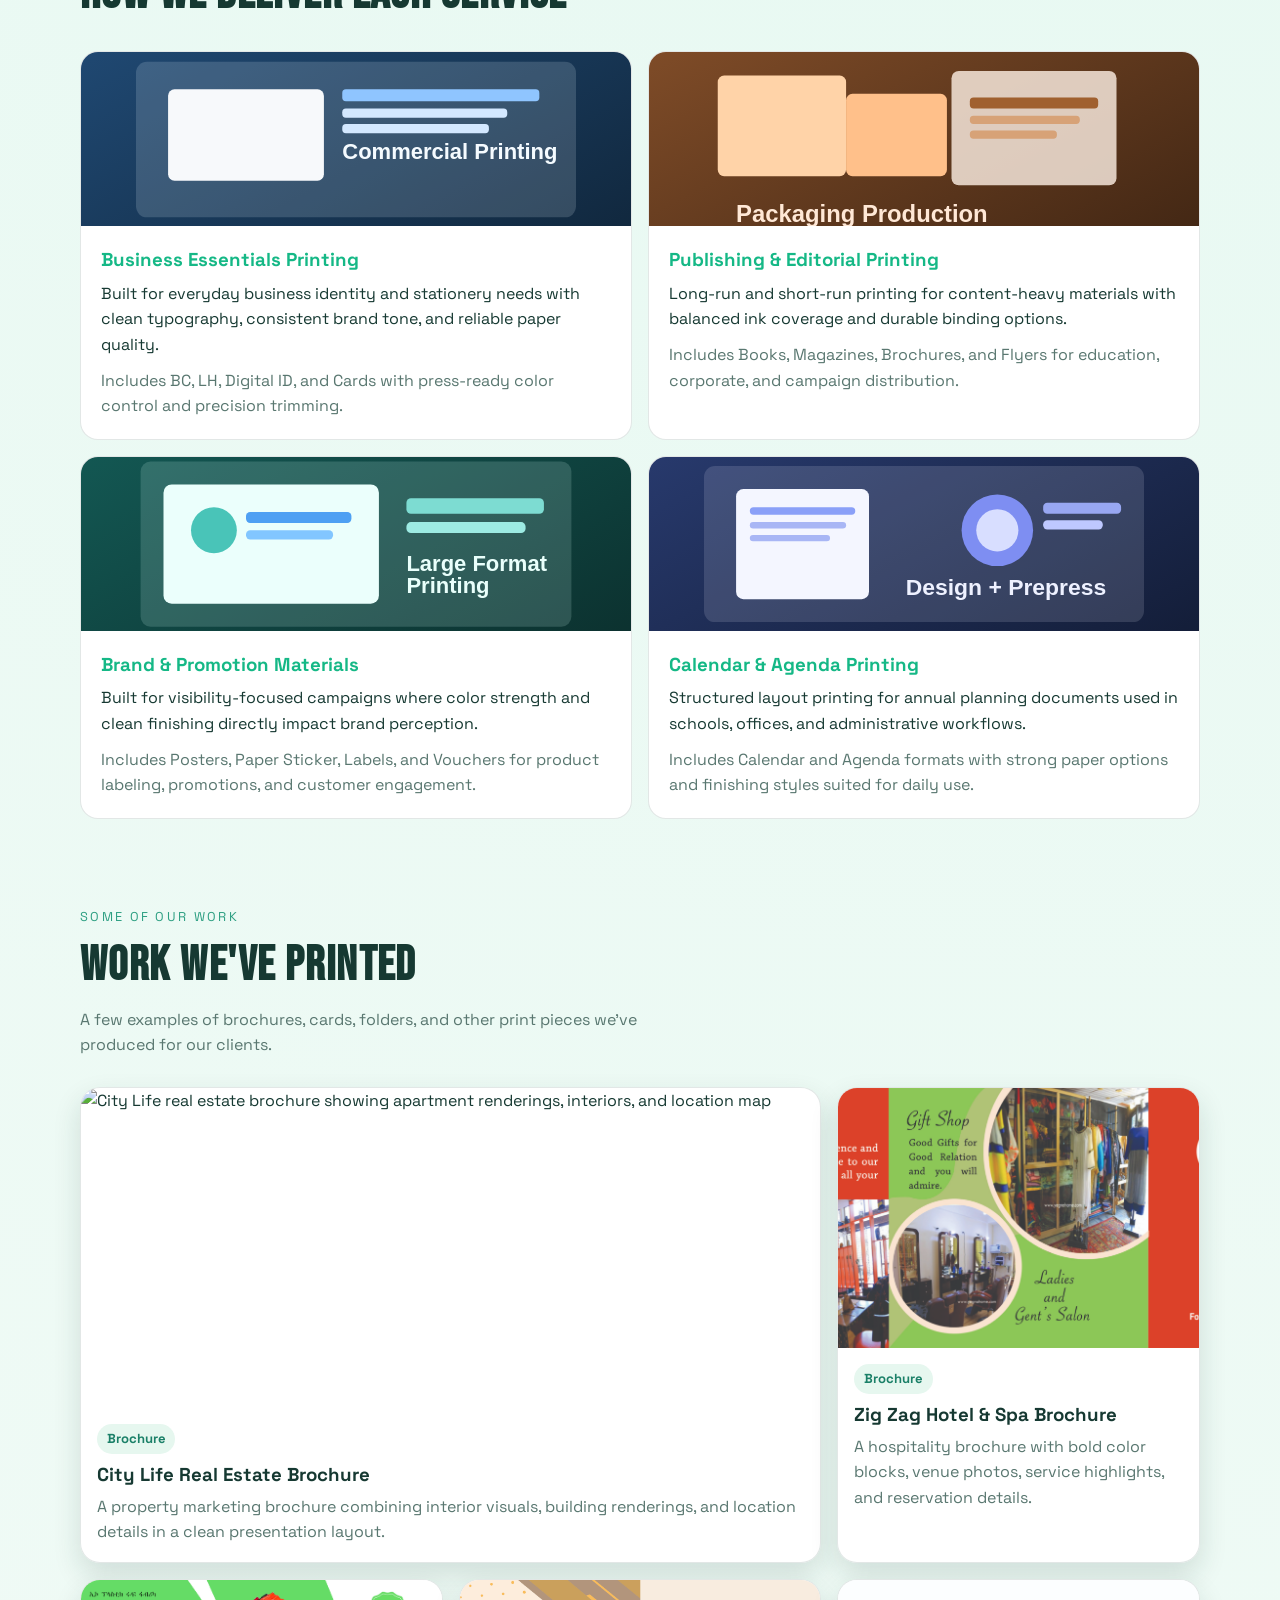
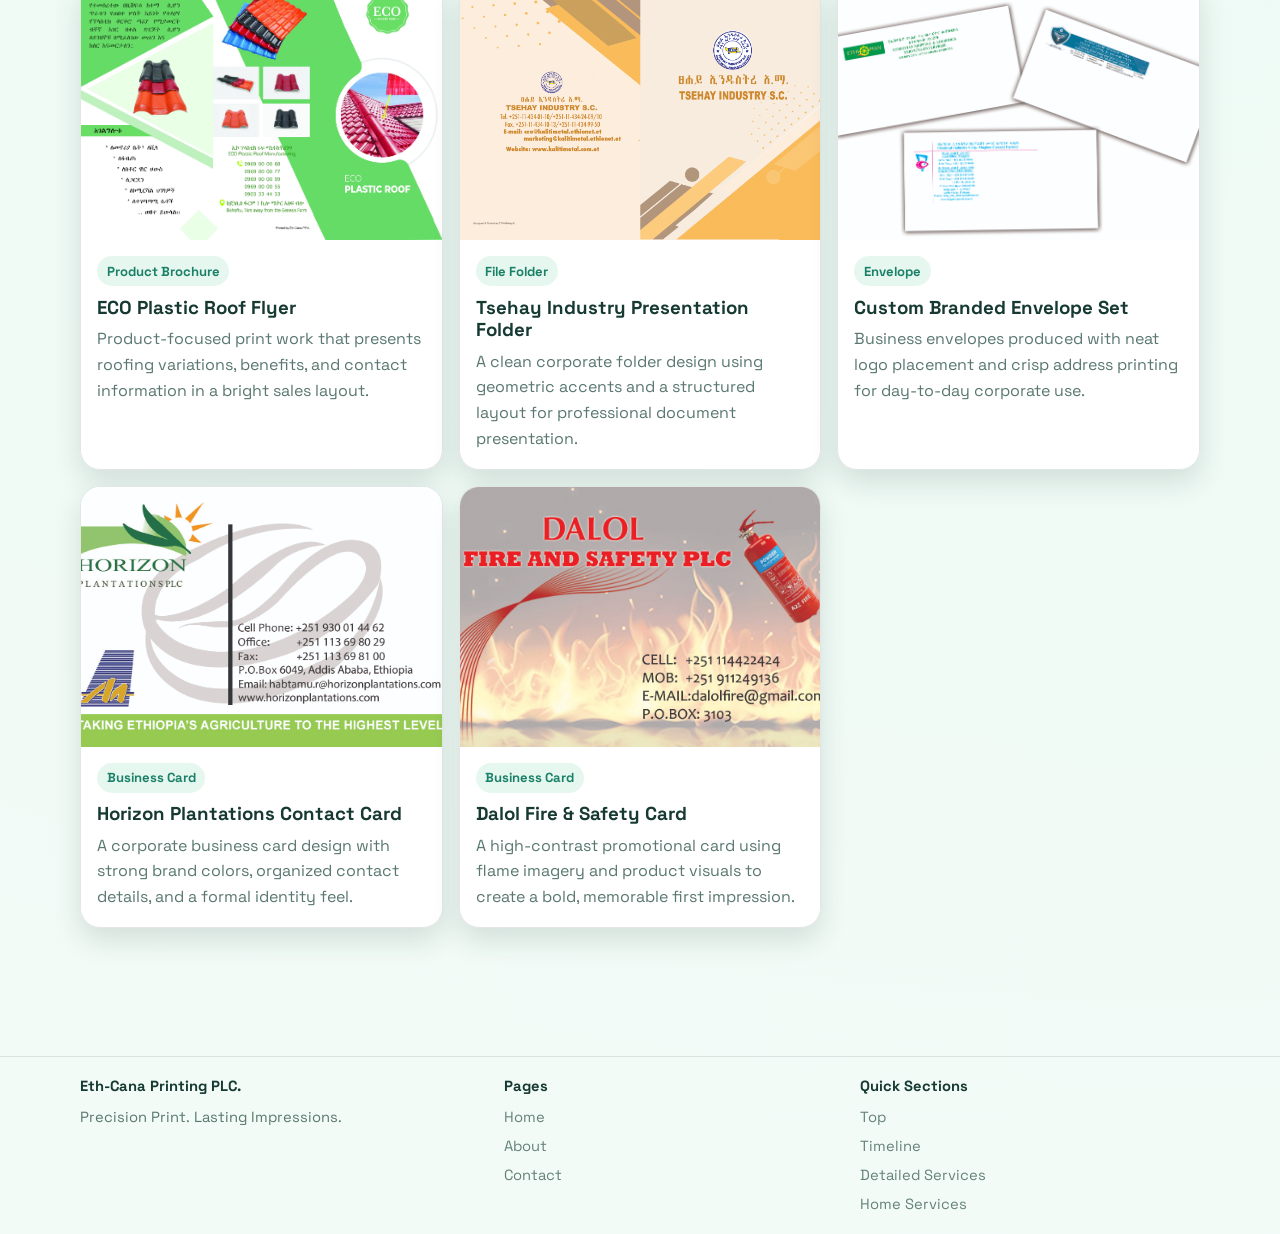
==== commit cb4cfdcc: "changes made to the about page and the titles" ====
--- a/about.html
+++ b/about.html
@@ -3,7 +3,7 @@
   <head>
     <meta charset="UTF-8" />
     <meta name="viewport" content="width=device-width, initial-scale=1.0" />
-    <title>About | Eth-Cana Printing Press</title>
+    <title>About | Eth-Cana Printing PLC.</title>
     <link rel="icon" type="image/png" href="assets/logos/logoeth.png" />
     <link rel="preconnect" href="https://fonts.googleapis.com" />
     <link rel="preconnect" href="https://fonts.gstatic.com" crossorigin />
@@ -24,7 +24,7 @@
             width="34"
             height="34"
           />
-          <span>Eth-Cana Printing Press</span>
+          <span>Eth-Cana Printing PLC.</span>
         </a>
         <button
           class="menu-toggle"
@@ -47,7 +47,7 @@
           <p class="eyebrow">ABOUT OUR PRINT HOUSE</p>
           <h1>Built On Craft, Scaled By Technology</h1>
           <p>
-            Since day one, Eth-Cana Printing Press has focused on one goal:
+            Since day one, Eth-Cana Printing PLC has focused on one goal:
             deliver premium print quality with dependable turnaround times for
             fast-moving businesses.
           </p>
@@ -61,47 +61,86 @@
             <h2>Milestones Across the Years</h2>
           </div>
 
-          <div class="timeline">
-            <article class="timeline-item">
-              <span class="time">2000</span>
-              <h3>Foundation and Core Print Services</h3>
-              <p>
-                Established as a dedicated press focused on essential jobs such
-                as BC, LH, cards, and flyer production.
-              </p>
-            </article>
-            <article class="timeline-item">
-              <span class="time">2003</span>
-              <h3>Machine Capacity Expansion</h3>
-              <p>
-                Added additional offset and digital lines to take on larger
-                brochure, magazine, and book print orders.
-              </p>
-            </article>
-            <article class="timeline-item">
-              <span class="time">2007</span>
-              <h3>Finishing and Fulfillment Growth</h3>
-              <p>
-                Expanded into post-press finishing, binding, and coordinated
-                delivery for complete end-to-end print jobs.
-              </p>
-            </article>
-            <article class="timeline-item">
-              <span class="time">2015</span>
-              <h3>Specialized Product Lines</h3>
-              <p>
-                Introduced focused production for labels, paper stickers,
-                vouchers, posters, calendars, and agendas.
-              </p>
-            </article>
-            <article class="timeline-item">
-              <span class="time">2020</span>
-              <h3>Modern Prepress and Quality Workflow</h3>
-              <p>
-                Implemented digital proofing and stronger prepress controls to
-                reduce rework and speed up final delivery timelines.
-              </p>
-            </article>
+          <div class="timeline-layout">
+            <div class="timeline">
+              <article class="timeline-item">
+                <span class="time">2000</span>
+                <h3>Foundation and Core Print Services</h3>
+                <p>
+                  Established as a dedicated press focused on essential jobs such
+                  as BC, LH, cards, and flyer production.
+                </p>
+              </article>
+              <article class="timeline-item">
+                <span class="time">2003</span>
+                <h3>Machine Capacity Expansion</h3>
+                <p>
+                  Added additional offset and digital lines to take on larger
+                  brochure, magazine, and book print orders.
+                </p>
+              </article>
+              <article class="timeline-item">
+                <span class="time">2007</span>
+                <h3>Finishing and Fulfillment Growth</h3>
+                <p>
+                  Expanded into post-press finishing, binding, and coordinated
+                  delivery for complete end-to-end print jobs.
+                </p>
+              </article>
+              <article class="timeline-item">
+                <span class="time">2015</span>
+                <h3>Specialized Product Lines</h3>
+                <p>
+                  Introduced focused production for labels, paper stickers,
+                  vouchers, posters, calendars, and agendas.
+                </p>
+              </article>
+              <article class="timeline-item">
+                <span class="time">2020</span>
+                <h3>Modern Prepress and Quality Workflow</h3>
+                <p>
+                  Implemented digital proofing and stronger prepress controls to
+                  reduce rework and speed up final delivery timelines.
+                </p>
+              </article>
+            </div>
+
+            <aside class="timeline-gallery" aria-label="Print house gallery">
+              <div class="timeline-gallery-copy">
+                <p class="eyebrow">INSIDE THE PRESS</p>
+                <h3>Where Print Comes To Life</h3>
+                <p>
+                  A simple look at the machines behind the work, where paper,
+                  ink, and precision come together on press.
+                </p>
+              </div>
+              <div class="timeline-gallery-grid">
+                <figure class="timeline-photo timeline-photo-large">
+                  <img
+                    src="https://images.pexels.com/photos/9550363/pexels-photo-9550363.jpeg?auto=compress&cs=tinysrgb&w=1200"
+                    alt="Industrial printing press feeding printed sheets through the machine"
+                    loading="lazy"
+                  />
+                  <figcaption>Sheet-fed printing press running a full production stack.</figcaption>
+                </figure>
+                <figure class="timeline-photo">
+                  <img
+                    src="https://images.pexels.com/photos/19837529/pexels-photo-19837529.jpeg?auto=compress&cs=tinysrgb&w=900"
+                    alt="Close view of printing press rollers inside a production machine"
+                    loading="lazy"
+                  />
+                  <figcaption>Roller assembly and control area inside the press.</figcaption>
+                </figure>
+                <figure class="timeline-photo">
+                  <img
+                    src="https://images.pexels.com/photos/6620991/pexels-photo-6620991.jpeg?auto=compress&cs=tinysrgb&w=900"
+                    alt="Close-up of vintage printing press rollers and mechanical components"
+                    loading="lazy"
+                  />
+                  <figcaption>Detailed press components showing rollers and plate area.</figcaption>
+                </figure>
+              </div>
+            </aside>
           </div>
         </div>
       </section>
@@ -185,12 +224,147 @@
           </div>
         </div>
       </section>
+
+      <section class="portfolio-section section" id="portfolio">
+        <div class="container">
+          <div class="section-head">
+            <p class="eyebrow">SOME OF OUR WORK</p>
+            <h2>Work We've Printed</h2>
+            <p>
+              A few examples of brochures, cards, folders, and other print
+              pieces we've produced for our clients.
+            </p>
+          </div>
+
+          <div class="portfolio-grid">
+            <article class="portfolio-card portfolio-card-featured">
+              <img
+                src="assets/portfolio/City%20Life%20Brosure.jpg"
+                alt="City Life real estate brochure showing apartment renderings, interiors, and location map"
+                class="portfolio-image"
+                loading="lazy"
+              />
+              <div class="portfolio-copy">
+                <span class="portfolio-tag">Brochure</span>
+                <h3>City Life Real Estate Brochure</h3>
+                <p>
+                  A property marketing brochure combining interior visuals,
+                  building renderings, and location details in a clean
+                  presentation layout.
+                </p>
+              </div>
+            </article>
+
+            <article class="portfolio-card">
+              <img
+                src="assets/portfolio/ZigzagBrosure.jpg"
+                alt="Zig Zag Hotel and Spa brochure featuring hospitality spaces, gift shop, and contact information"
+                class="portfolio-image"
+                loading="lazy"
+              />
+              <div class="portfolio-copy">
+                <span class="portfolio-tag">Brochure</span>
+                <h3>Zig Zag Hotel &amp; Spa Brochure</h3>
+                <p>
+                  A hospitality brochure with bold color blocks, venue photos,
+                  service highlights, and reservation details.
+                </p>
+              </div>
+            </article>
+
+            <article class="portfolio-card">
+              <img
+                src="assets/portfolio/ECO%20Brosure.jpg"
+                alt="ECO Plastic Roof brochure showing roofing product images, specifications, and brand details"
+                class="portfolio-image"
+                loading="lazy"
+              />
+              <div class="portfolio-copy">
+                <span class="portfolio-tag">Product Brochure</span>
+                <h3>ECO Plastic Roof Flyer</h3>
+                <p>
+                  Product-focused print work that presents roofing variations,
+                  benefits, and contact information in a bright sales layout.
+                </p>
+              </div>
+            </article>
+
+            <article class="portfolio-card">
+              <img
+                src="assets/portfolio/FileFoldr.jpg"
+                alt="Corporate file folder design for Tsehay Industry with geometric gold and beige layout"
+                class="portfolio-image"
+                loading="lazy"
+              />
+              <div class="portfolio-copy">
+                <span class="portfolio-tag">File Folder</span>
+                <h3>Tsehay Industry Presentation Folder</h3>
+                <p>
+                  A clean corporate folder design using geometric accents and a
+                  structured layout for professional document presentation.
+                </p>
+              </div>
+            </article>
+
+            <article class="portfolio-card">
+              <img
+                src="assets/portfolio/Envelop.jpg"
+                alt="Printed business envelopes for multiple organizations with branded return address areas"
+                class="portfolio-image"
+                loading="lazy"
+              />
+              <div class="portfolio-copy">
+                <span class="portfolio-tag">Envelope</span>
+                <h3>Custom Branded Envelope Set</h3>
+                <p>
+                  Business envelopes produced with neat logo placement and
+                  crisp address printing for day-to-day corporate use.
+                </p>
+              </div>
+            </article>
+
+            <article class="portfolio-card">
+              <img
+                src="assets/portfolio/Horizone%20BC.jpg"
+                alt="Horizon Plantations business card with logo, contact information, and green brand accents"
+                class="portfolio-image"
+                loading="lazy"
+              />
+              <div class="portfolio-copy">
+                <span class="portfolio-tag">Business Card</span>
+                <h3>Horizon Plantations Contact Card</h3>
+                <p>
+                  A corporate business card design with strong brand colors,
+                  organized contact details, and a formal identity feel.
+                </p>
+              </div>
+            </article>
+
+            <article class="portfolio-card">
+              <img
+                src="assets/portfolio/Dalol%20BC.jpg"
+                alt="Dalol Fire and Safety business card with flame background and extinguisher illustration"
+                class="portfolio-image"
+                loading="lazy"
+              />
+              <div class="portfolio-copy">
+                <span class="portfolio-tag">Business Card</span>
+                <h3>Dalol Fire &amp; Safety Card</h3>
+                <p>
+                  A high-contrast promotional card using flame imagery and
+                  product visuals to create a bold, memorable first impression.
+                </p>
+              </div>
+            </article>
+          </div>
+        </div>
+      </section>
     </main>
 
     <footer class="site-footer">
       <div class="container footer-grid">
         <div class="footer-col">
-          <p class="footer-title">Eth-Cana Printing Press</p>
+          <p class="footer-title">Eth-Cana Printing PLC.</p>
           <p>Precision Print. Lasting Impressions.</p>
         </div>
         <div class="footer-col">
--- a/styles.css
+++ b/styles.css
@@ -334,6 +334,76 @@
 
 .service-detail-card p + p {
   margin-top: 0.65rem;
+  color: var(--muted);
+}
+
+.portfolio-section {
+  padding-top: 0.5rem;
+}
+
+.portfolio-section .section-head p:last-child {
+  max-width: 62ch;
+  color: var(--muted);
+  margin-top: 0.75rem;
+}
+
+.portfolio-grid {
+  display: grid;
+  grid-template-columns: repeat(3, minmax(0, 1fr));
+  gap: 1rem;
+}
+
+.portfolio-card {
+  background: rgba(255, 255, 255, 0.98);
+  border: 1px solid rgba(22, 57, 50, 0.12);
+  border-radius: 20px;
+  overflow: hidden;
+  box-shadow: var(--shadow);
+  transition: transform 0.25s ease, box-shadow 0.25s ease, border-color 0.25s ease;
+}
+
+.portfolio-card:hover,
+.portfolio-card:focus-within {
+  transform: translateY(-6px);
+  border-color: rgba(21, 184, 134, 0.48);
+  box-shadow: 0 18px 32px rgba(22, 57, 50, 0.18);
+}
+
+.portfolio-card-featured {
+  grid-column: span 2;
+}
+
+.portfolio-image {
+  width: 100%;
+  height: 260px;
+  object-fit: cover;
+  display: block;
+}
+
+.portfolio-card-featured .portfolio-image {
+  height: 320px;
+}
+
+.portfolio-copy {
+  padding: 1rem 1rem 1.1rem;
+}
+
+.portfolio-tag {
+  display: inline-block;
+  padding: 0.28rem 0.6rem;
+  border-radius: 999px;
+  background: #e6f7ef;
+  color: #1b8068;
+  font-size: 0.82rem;
+  font-weight: 700;
+  margin-bottom: 0.65rem;
+}
+
+.portfolio-copy h3 {
+  margin-bottom: 0.45rem;
+}
+
+.portfolio-copy p {
   color: var(--muted);
 }
 
@@ -542,6 +612,72 @@
   padding-left: 1.2rem;
 }
 
+.timeline-layout {
+  display: grid;
+  grid-template-columns: minmax(0, 1.2fr) minmax(280px, 0.8fr);
+  gap: 1.75rem;
+  align-items: start;
+}
+
+.timeline-gallery {
+  margin-top: 2rem;
+  padding: 0.6rem 0 0;
+  border-radius: 0;
+  border: none;
+  background: transparent;
+  box-shadow: none;
+}
+
+.timeline-gallery-copy {
+  padding: 0 0.25rem 0.25rem;
+}
+
+.timeline-gallery-copy h3 {
+  margin-bottom: 0.45rem;
+}
+
+.timeline-gallery-copy p:last-child {
+  max-width: 34ch;
+}
+
+.timeline-gallery-grid {
+  display: grid;
+  grid-template-columns: repeat(2, minmax(0, 1fr));
+  gap: 0.9rem;
+  margin-top: 1rem;
+  align-items: start;
+}
+
+.timeline-photo {
+  overflow: hidden;
+  border-radius: 16px;
+  border: 1px solid rgba(22, 57, 50, 0.12);
+  background: rgba(255, 255, 255, 0.98);
+  box-shadow: 0 10px 24px rgba(22, 57, 50, 0.14);
+}
+
+.timeline-photo-large {
+  grid-column: 1 / -1;
+}
+
+.timeline-photo img {
+  width: 100%;
+  aspect-ratio: 4 / 3;
+  object-fit: cover;
+  display: block;
+}
+
+.timeline-photo-large img {
+  aspect-ratio: 16 / 10;
+}
+
+.timeline-photo figcaption {
+  padding: 0.7rem 0.85rem 0.8rem;
+  color: var(--muted);
+  font-size: 0.92rem;
+  line-height: 1.45;
+}
+
 .timeline::before {
   content: "";
   position: absolute;
@@ -725,6 +861,22 @@
   .hero-grid,
   .contact-grid {
     grid-template-columns: 1fr;
+  }
+
+  .timeline-layout {
+    grid-template-columns: 1fr;
+  }
+
+  .timeline-gallery {
+    margin-top: 0.5rem;
+  }
+
+  .portfolio-grid {
+    grid-template-columns: repeat(2, minmax(0, 1fr));
+  }
+
+  .portfolio-card-featured {
+    grid-column: span 2;
   }
 
   .service-grid,
@@ -783,8 +935,29 @@
   }
 
   .service-grid,
-  .service-detail-grid {
+  .service-detail-grid,
+  .portfolio-grid {
     grid-template-columns: 1fr;
+  }
+
+  .timeline-gallery-grid {
+    grid-template-columns: 1fr;
+  }
+
+  .portfolio-card-featured {
+    grid-column: auto;
+  }
+
+  .timeline-photo,
+  .timeline-photo-large,
+  .portfolio-image,
+  .portfolio-card-featured .portfolio-image {
+    min-height: 220px;
+  }
+
+  .timeline-photo img,
+  .timeline-photo-large img {
+    aspect-ratio: 4 / 3;
   }
 
   .footer-grid {
